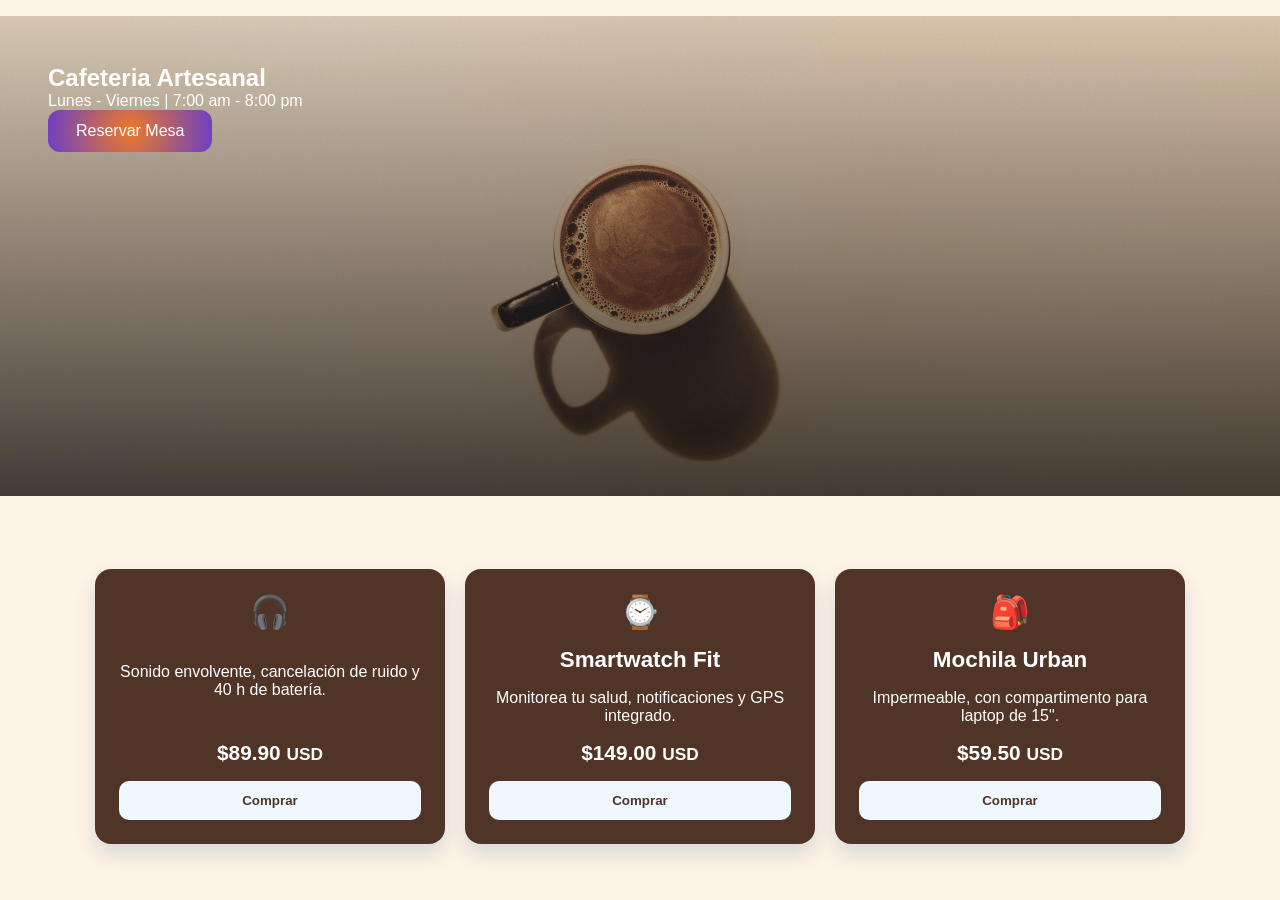
==== clase5/index.html @ 7cdf4eb9 "Ordenando carpetas y archivos" ====
<!DOCTYPE html>
<html lang="en">
<head>
    <meta charset="UTF-8">
    <meta name="viewport" content="width=device-width, initial-scale=1.0">
    <link rel="stylesheet" href="./styles/style.css">
    <title>Ejemplo Gradient</title>
</head>
<body>
    <section class="hero">
        <h1>Cafeteria Artesanal</h1>
        <p>Lunes - Viernes | 7:00 am - 8:00 pm</p>
        <a href="#" class="btn-reservar">Reservar Mesa</a>
    </section>

     <div class="cards-container">

        <!-- ==========================================
        TARJETA 1 – Auriculares Inalámbricos
        ========================================== -->
        <div class="product-card highlight">
            <div class="card-image">🎧</div>
            <h2 class="product-name"></h2>
            <p class="product-desc">
                Sonido envolvente, cancelación de ruido y 40 h de batería.
            </p>
            <div class="product-price">
                $89.90 <small>USD</small>
            </div>
            <button class="btn-comprar">Comprar</button>
        </div>

        <!-- ==========================================
        TARJETA 2 – Reloj Inteligente
        ========================================== -->
        <div class="product-card">
            <div class="card-image">⌚</div>
            <h2 class="product-name">Smartwatch Fit</h2>
            <p class="product-desc">
                Monitorea tu salud, notificaciones y GPS integrado.
            </p>
            <div class="product-price">
                $149.00 <small>USD</small>
            </div>
            <button class="btn-comprar">Comprar</button>
        </div>

        <!-- ==========================================
        TARJETA 3 – Mochila Urbana
        ========================================== -->
        <div class="product-card highlight">
            <div class="card-image">🎒</div>
            <h2 class="product-name">Mochila Urban</h2>
            <p class="product-desc">
                Impermeable, con compartimento para laptop de 15&quot;.
            </p>
            <div class="product-price">
                $59.50 <small>USD</small>
            </div>
            <button class="btn-comprar">Comprar</button>
        </div>

    </div>
</body>
</html>
---- clase5/styles/style.css ----
* {
    box-sizing: border-box;
    padding: 0;
    margin: 0;
}

:root {
    --color-primario: #503427;
    --color-acento: #f0f8ff;
    --color-texto: #ffffff;
    --color-fondo: #fdf3e6;
    --color-hover: #5ca3ff;
}

.hero {
    background-image: linear-gradient(to bottom,
     rgba(0,0,0,0.10),
    rgba(0,0,0,0.72)),
    url(../assets/cafe.jpg);
    background-size: cover;
    background-position: center;
    min-height: 480px;
    width: 100%;
    color: white;
    padding: 48px;
}

.btn-reservar {
    display: inline-block;
    background: radial-gradient(circle, #ed7a26, #6c3fc6);
    color: white;
    padding: 12px 28px;
    text-decoration: none;
    border-radius: 12px;
}

* {
    box-sizing: border-box;
    margin: 0;
    padding: 0;
}

body {
    font-family: Arial, Helvetica, sans-serif;
    background-color: var(--color-fondo);
    min-height: 100vh;
    display: grid;
    place-items: center;
}

.cards-container {
    display: flex;
    justify-content: center;
    gap: 20px;
    padding: 40px 20px;
    max-width: 1200px;
    width: 100%;
}

.product-card {
    background-color: var(--color-primario);
    color: var(--color-texto);
    border-radius: 16px;
    padding: 24px;
    text-align: center;
    
    /* Flexbox interno para organizar el contenido */
    display: flex;
    flex-direction: column;
    justify-content: space-between;
    align-items: center;
    gap: 16px;
    
    flex: 1;
    max-width: 350px;
    
    /* Sombra suave para darle elevación */
    box-shadow: 0 10px 20px rgba(0, 65, 151, 0.15);
    transition: transform 0.3s ease, box-shadow 0.3s ease;
}

/* Efecto hover suave en la tarjeta */
.product-card:hover {
    transform: translateY(-5px);
    box-shadow: 0 15px 25px rgba(0, 65, 151, 0.25);
}

.card-image {
    font-size: 2rem; /* Tamaño de los iconos/emojis */
}

.product-name {
    font-size: 1.4rem;
    font-weight: bold;
}

.product-description {
    font-size: 0.95rem;
    line-height: 1.4;
    opacity: 0.9;
}

.product-price {
    font-size: 1.3rem;
    font-weight: bold;
    margin-top: auto; /* Empuja el precio al fondo si falta espacio */
}

.btn-comprar {
    width: 100%;
    padding: 12px 20px;
    border-radius: 10px;
    background-color: var(--color-acento);
    color: var(--color-primario);
    font-weight: bold;
    border: none;
    cursor: pointer;
    
    /* La transición va aquí para aplicarse en entrada y salida */
    transition: background-color 0.3s ease, transform 0.1s ease;
}

.btn-comprar:hover {
    background-color: var(--color-hover);
    color: #ffffff;
}

.btn-comprar:active {
    transform: scale(0.98);
}
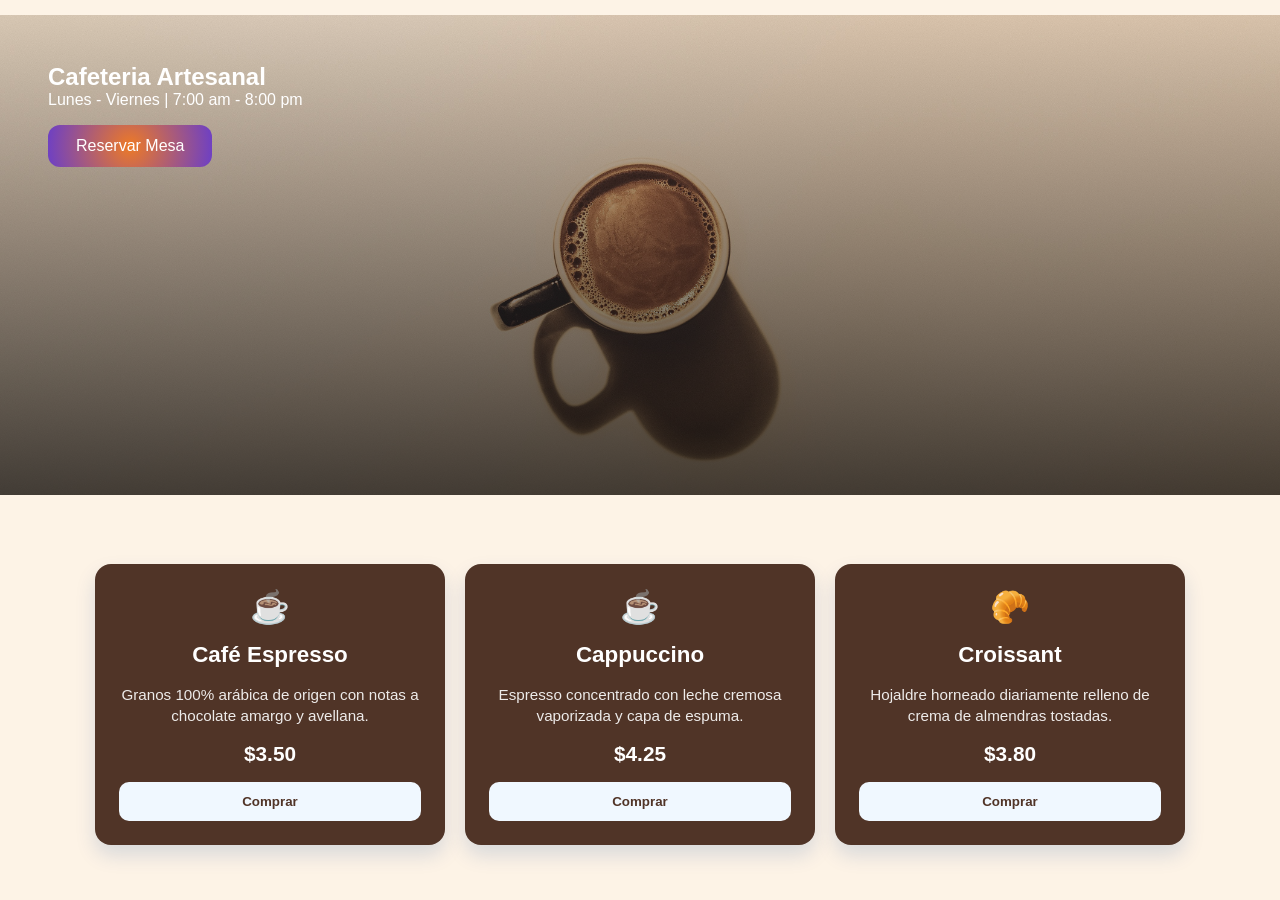
==== commit 2130cfaa: "Correcion de estilos" ====
--- a/clase5/index.html
+++ b/clase5/index.html
@@ -1,11 +1,13 @@
 <!DOCTYPE html>
-<html lang="en">
+<html lang="es">
+
 <head>
     <meta charset="UTF-8">
     <meta name="viewport" content="width=device-width, initial-scale=1.0">
     <link rel="stylesheet" href="./styles/style.css">
     <title>Ejemplo Gradient</title>
 </head>
+
 <body>
     <section class="hero">
         <h1>Cafeteria Artesanal</h1>
@@ -13,53 +15,54 @@
         <a href="#" class="btn-reservar">Reservar Mesa</a>
     </section>
 
-     <div class="cards-container">
+    <div class="cards-container">
 
         <!-- ==========================================
-        TARJETA 1 – Auriculares Inalámbricos
+        TARJETA 1 – Café Espresso
         ========================================== -->
         <div class="product-card highlight">
-            <div class="card-image">🎧</div>
-            <h2 class="product-name"></h2>
+            <div class="card-image">☕</div>
+            <h2 class="product-name">Café Espresso</h2>
             <p class="product-desc">
-                Sonido envolvente, cancelación de ruido y 40 h de batería.
+                Granos 100% arábica de origen con notas a chocolate amargo y avellana.
             </p>
             <div class="product-price">
-                $89.90 <small>USD</small>
+                $3.50
             </div>
             <button class="btn-comprar">Comprar</button>
         </div>
 
         <!-- ==========================================
-        TARJETA 2 – Reloj Inteligente
+        TARJETA 2 – Cappuccino
         ========================================== -->
         <div class="product-card">
-            <div class="card-image">⌚</div>
-            <h2 class="product-name">Smartwatch Fit</h2>
+            <div class="card-image">☕</div>
+            <h2 class="product-name">Cappuccino</h2>
             <p class="product-desc">
-                Monitorea tu salud, notificaciones y GPS integrado.
+                Espresso concentrado con leche cremosa vaporizada y capa de espuma.
             </p>
             <div class="product-price">
-                $149.00 <small>USD</small>
+                $4.25
             </div>
             <button class="btn-comprar">Comprar</button>
         </div>
 
         <!-- ==========================================
-        TARJETA 3 – Mochila Urbana
+        TARJETA 3 – Croissant Artesanal
         ========================================== -->
         <div class="product-card highlight">
-            <div class="card-image">🎒</div>
-            <h2 class="product-name">Mochila Urban</h2>
+            <div class="card-image">🥐</div>
+            <h2 class="product-name">Croissant</h2>
             <p class="product-desc">
-                Impermeable, con compartimento para laptop de 15&quot;.
+                Hojaldre horneado diariamente relleno de crema de almendras tostadas.
             </p>
             <div class="product-price">
-                $59.50 <small>USD</small>
+                $3.80
             </div>
             <button class="btn-comprar">Comprar</button>
         </div>
 
     </div>
 </body>
+
 </html>
--- a/clase5/styles/style.css
+++ b/clase5/styles/style.css
@@ -14,9 +14,9 @@
 
 .hero {
     background-image: linear-gradient(to bottom,
-     rgba(0,0,0,0.10),
-    rgba(0,0,0,0.72)),
-    url(../assets/cafe.jpg);
+            rgba(0, 0, 0, 0.10),
+            rgba(0, 0, 0, 0.72)),
+        url(../assets/cafe.jpg);
     background-size: cover;
     background-position: center;
     min-height: 480px;
@@ -32,12 +32,18 @@
     padding: 12px 28px;
     text-decoration: none;
     border-radius: 12px;
+    margin-top: 16px;
+    transition: transform 0.2s ease, opacity 0.2s ease, box-shadow 0.2s ease;
 }
 
-* {
-    box-sizing: border-box;
-    margin: 0;
-    padding: 0;
+.btn-reservar:hover {
+    transform: translateY(-3px);
+    opacity: 0.95;
+    box-shadow: 0 6px 15px rgba(0, 0, 0, 0.3);
+}
+
+.btn-reservar:active {
+    transform: scale(0.98);
 }
 
 body {
@@ -50,6 +56,7 @@
 
 .cards-container {
     display: flex;
+    flex-wrap: wrap;
     justify-content: center;
     gap: 20px;
     padding: 40px 20px;
@@ -63,17 +70,17 @@
     border-radius: 16px;
     padding: 24px;
     text-align: center;
-    
+
     /* Flexbox interno para organizar el contenido */
     display: flex;
     flex-direction: column;
     justify-content: space-between;
     align-items: center;
     gap: 16px;
-    
+
     flex: 1;
     max-width: 350px;
-    
+
     /* Sombra suave para darle elevación */
     box-shadow: 0 10px 20px rgba(0, 65, 151, 0.15);
     transition: transform 0.3s ease, box-shadow 0.3s ease;
@@ -86,7 +93,8 @@
 }
 
 .card-image {
-    font-size: 2rem; /* Tamaño de los iconos/emojis */
+    font-size: 2rem;
+    /* Tamaño de los iconos/emojis */
 }
 
 .product-name {
@@ -94,6 +102,7 @@
     font-weight: bold;
 }
 
+.product-desc,
 .product-description {
     font-size: 0.95rem;
     line-height: 1.4;
@@ -103,7 +112,8 @@
 .product-price {
     font-size: 1.3rem;
     font-weight: bold;
-    margin-top: auto; /* Empuja el precio al fondo si falta espacio */
+    margin-top: auto;
+    /* Empuja el precio al fondo si falta espacio */
 }
 
 .btn-comprar {
@@ -115,7 +125,7 @@
     font-weight: bold;
     border: none;
     cursor: pointer;
-    
+
     /* La transición va aquí para aplicarse en entrada y salida */
     transition: background-color 0.3s ease, transform 0.1s ease;
 }
